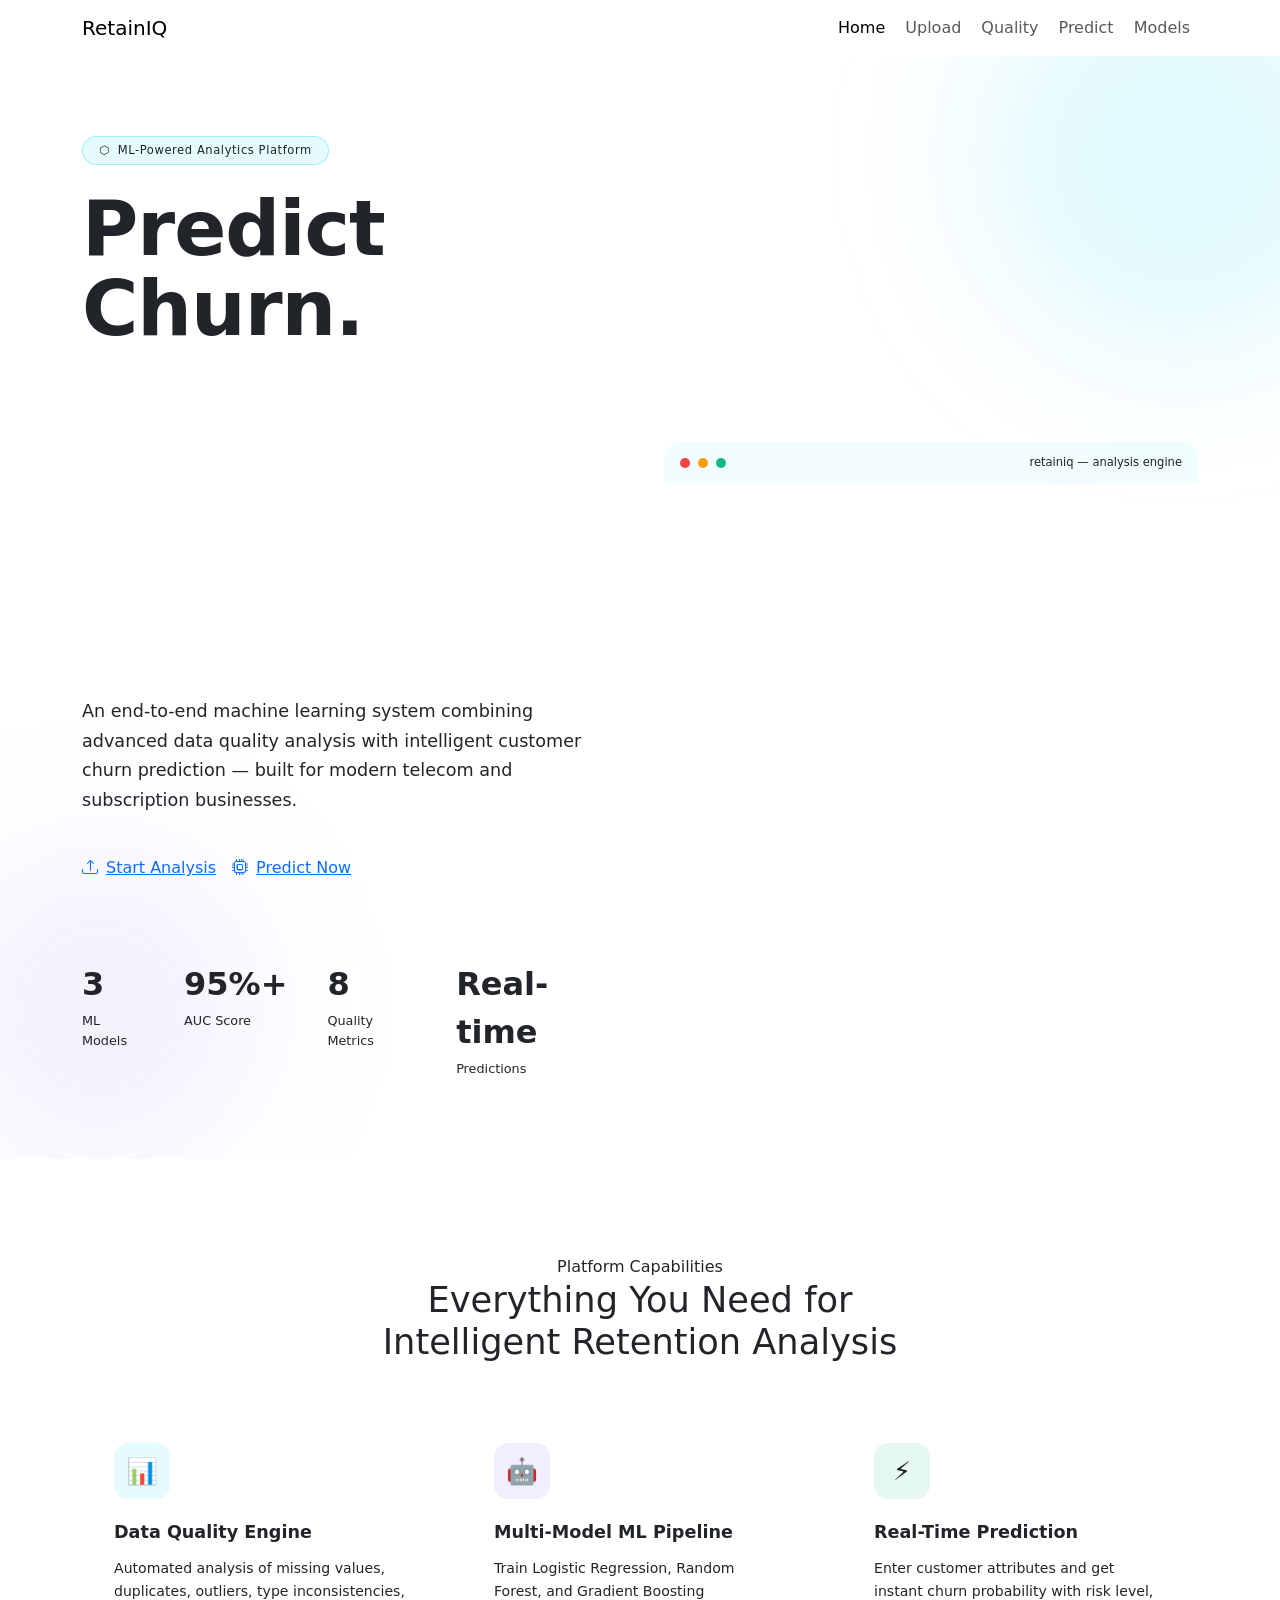
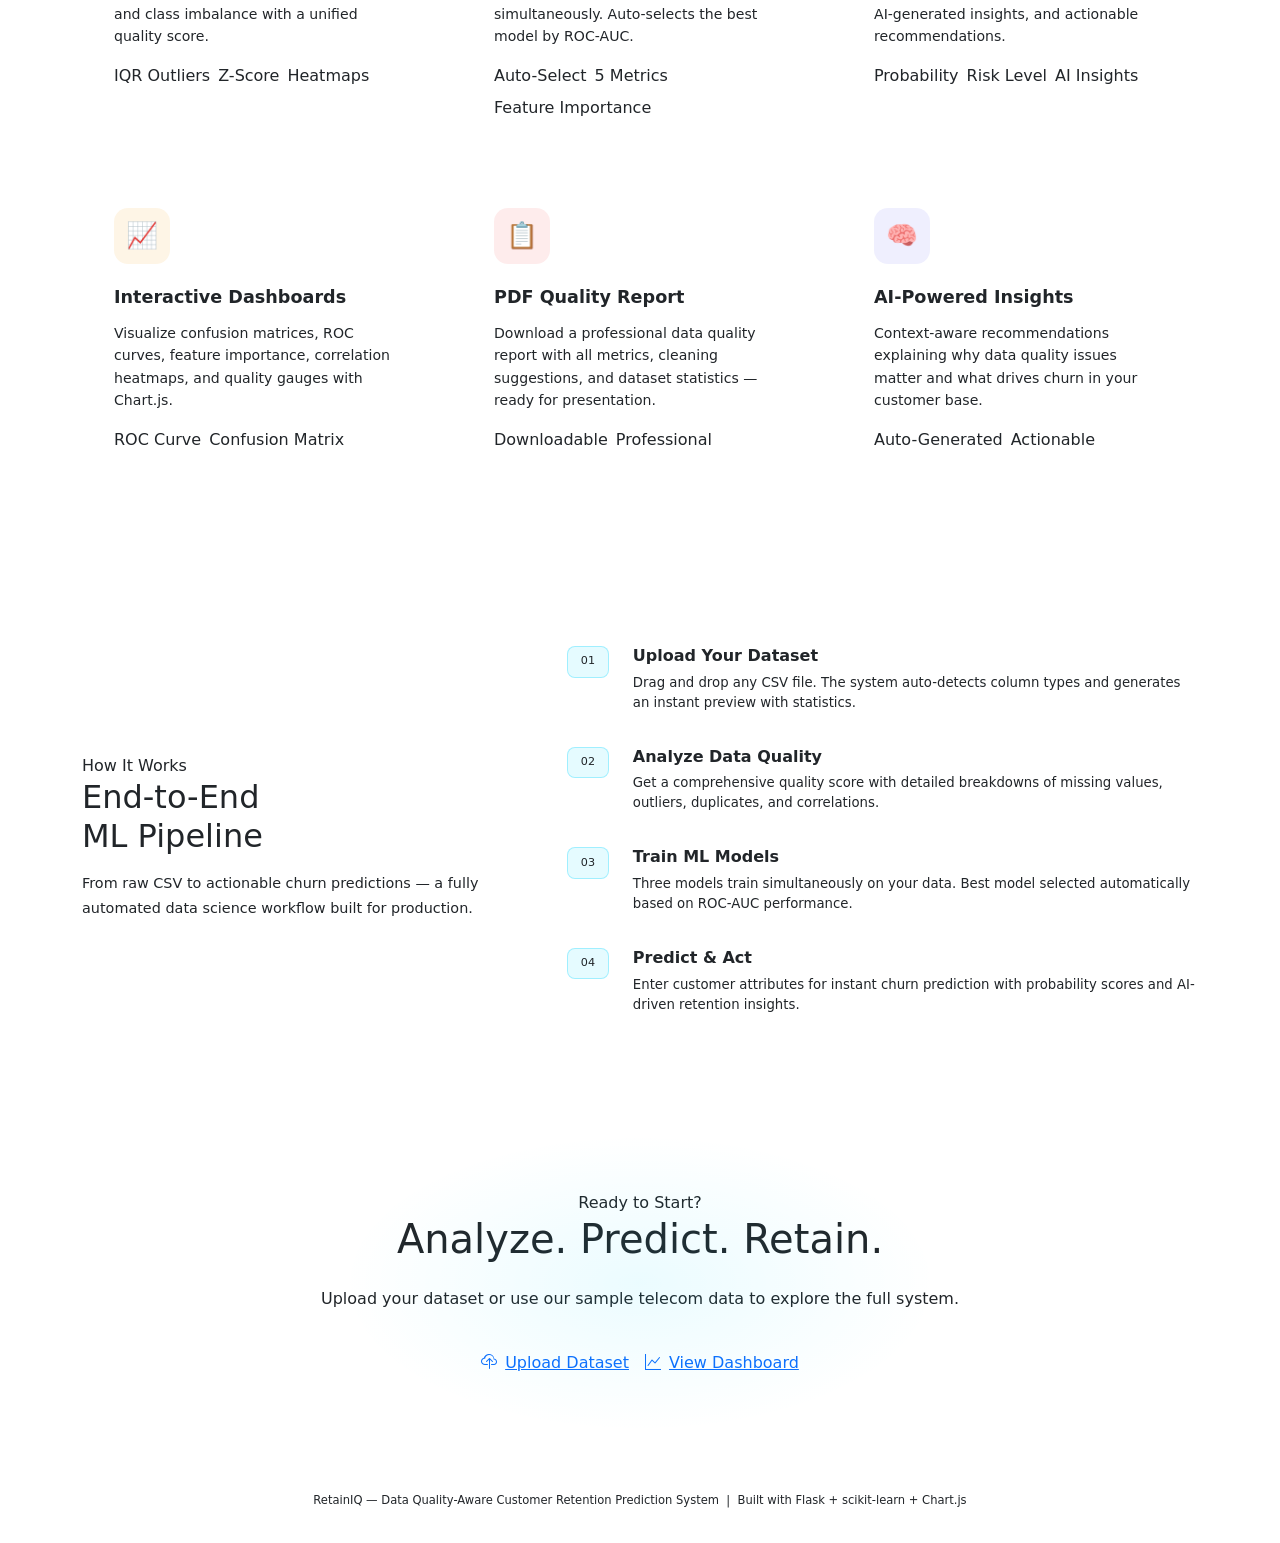
==== frontend/templates/index.html @ 0e545481 "frontend" ====
<!DOCTYPE html>
<html lang="en">
<head>
<meta charset="UTF-8">
<meta name="viewport" content="width=device-width, initial-scale=1.0">
<title>RetainIQ — Data Quality & Churn Prediction System</title>
<link href="https://cdn.jsdelivr.net/npm/bootstrap@5.3.0/dist/css/bootstrap.min.css" rel="stylesheet">
<link href="https://cdn.jsdelivr.net/npm/bootstrap-icons@1.11.0/font/bootstrap-icons.css" rel="stylesheet">
<link rel="stylesheet" href="/static/css/style.css">
<style>
.hero-section {
  min-height: 100vh;
  display: flex;
  align-items: center;
  position: relative;
  overflow: hidden;
  padding: 5rem 0;
}
.hero-orb {
  position: absolute;
  border-radius: 50%;
  filter: blur(80px);
  pointer-events: none;
}
.orb-1 { width: 400px; height: 400px; background: rgba(0,212,255,0.12); top: -100px; right: -100px; animation: float 6s ease-in-out infinite; }
.orb-2 { width: 300px; height: 300px; background: rgba(139,92,246,0.1); bottom: 0; left: -50px; animation: float 8s ease-in-out infinite reverse; }
.hero-tag {
  display: inline-flex; align-items: center; gap: 0.5rem;
  background: rgba(0,212,255,0.1);
  border: 1px solid rgba(0,212,255,0.3);
  border-radius: 100px;
  padding: 0.3rem 1rem;
  font-family: var(--font-mono);
  font-size: 0.72rem;
  color: var(--accent-cyan);
  letter-spacing: 0.05em;
  margin-bottom: 1.5rem;
}
.hero-title {
  font-family: var(--font-display);
  font-size: clamp(2.5rem, 6vw, 5rem);
  font-weight: 800;
  line-height: 1.05;
  letter-spacing: -1px;
  margin-bottom: 1.5rem;
}
.hero-title .highlight {
  background: linear-gradient(135deg, var(--accent-cyan), var(--accent-blue), var(--accent-purple));
  -webkit-background-clip: text;
  -webkit-text-fill-color: transparent;
}
.hero-desc {
  font-size: 1.1rem;
  color: var(--text-secondary);
  line-height: 1.7;
  max-width: 560px;
  margin-bottom: 2.5rem;
}
.hero-stats {
  display: flex; gap: 2.5rem; margin-top: 3rem;
  border-top: 1px solid var(--border);
  padding-top: 2rem;
}
.hero-stat-val {
  font-family: var(--font-display);
  font-size: 2rem;
  font-weight: 800;
  color: var(--accent-cyan);
}
.hero-stat-label { font-size: 0.8rem; color: var(--text-muted); margin-top: 0.2rem; }

/* Terminal card */
.terminal-card {
  background: var(--bg-card);
  border: 1px solid var(--border);
  border-radius: 16px;
  overflow: hidden;
  box-shadow: 0 40px 80px rgba(0,0,0,0.6), var(--glow-cyan);
}
.terminal-bar {
  background: rgba(0,212,255,0.05);
  border-bottom: 1px solid var(--border);
  padding: 0.75rem 1rem;
  display: flex; align-items: center; gap: 0.5rem;
}
.terminal-dot { width: 10px; height: 10px; border-radius: 50%; }
.dot-red { background: #ef4444; }
.dot-yellow { background: #f59e0b; }
.dot-green { background: #10b981; }
.terminal-title { font-family: var(--font-mono); font-size: 0.72rem; color: var(--text-muted); margin-left: auto; }
.terminal-body { padding: 1.5rem; }
.terminal-line {
  font-family: var(--font-mono);
  font-size: 0.78rem;
  margin-bottom: 0.5rem;
  opacity: 0;
  animation: fadeUp 0.4s ease forwards;
}
.t1 { animation-delay: 0.5s; color: var(--text-muted); }
.t2 { animation-delay: 1s; color: var(--accent-cyan); }
.t3 { animation-delay: 1.5s; color: var(--accent-green); }
.t4 { animation-delay: 2s; color: var(--text-secondary); }
.t5 { animation-delay: 2.5s; color: var(--accent-green); }
.t6 { animation-delay: 3s; color: var(--accent-yellow); }
.t7 { animation-delay: 3.5s; color: var(--accent-cyan); }
.t8 { animation-delay: 4s; color: var(--text-secondary); }

/* Features */
.features-section { padding: 6rem 0; }
.feature-card {
  background: var(--bg-card);
  border: 1px solid var(--border);
  border-radius: 16px;
  padding: 2rem;
  height: 100%;
  transition: all 0.3s;
  position: relative;
  overflow: hidden;
}
.feature-card:hover {
  border-color: var(--border-bright);
  transform: translateY(-6px);
  box-shadow: 0 20px 60px rgba(0,0,0,0.4), var(--glow-cyan);
}
.feature-icon-wrap {
  width: 56px; height: 56px;
  border-radius: 14px;
  display: flex; align-items: center; justify-content: center;
  font-size: 1.6rem;
  margin-bottom: 1.25rem;
}
.feature-title {
  font-family: var(--font-display);
  font-size: 1.1rem;
  font-weight: 700;
  margin-bottom: 0.75rem;
}
.feature-desc { font-size: 0.88rem; color: var(--text-secondary); line-height: 1.6; }

/* Pipeline */
.pipeline-step {
  display: flex;
  align-items: flex-start;
  gap: 1.5rem;
  margin-bottom: 2rem;
}
.step-num {
  font-family: var(--font-mono);
  font-size: 0.7rem;
  color: var(--accent-cyan);
  background: rgba(0,212,255,0.1);
  border: 1px solid rgba(0,212,255,0.3);
  border-radius: 8px;
  padding: 0.4rem 0.8rem;
  flex-shrink: 0;
  margin-top: 2px;
}
.step-title {
  font-family: var(--font-display);
  font-weight: 700;
  font-size: 1rem;
  margin-bottom: 0.3rem;
}
.step-desc { font-size: 0.83rem; color: var(--text-secondary); line-height: 1.5; }

/* CTA */
.cta-section {
  padding: 5rem 0;
  text-align: center;
  position: relative;
}
.cta-section::before {
  content: '';
  position: absolute;
  top: 50%; left: 50%;
  width: 600px; height: 300px;
  transform: translate(-50%, -50%);
  background: radial-gradient(ellipse, rgba(0,212,255,0.08), transparent 70%);
  pointer-events: none;
}
</style>
</head>
<body>
<nav class="navbar navbar-expand-lg">
  <div class="container">
    <a class="navbar-brand" href="/">Retain<span>IQ</span></a>
    <button class="navbar-toggler border-0" type="button" data-bs-toggle="collapse" data-bs-target="#navMenu">
      <i class="bi bi-list text-white fs-4"></i>
    </button>
    <div class="collapse navbar-collapse" id="navMenu">
      <ul class="navbar-nav ms-auto gap-1">
        <li class="nav-item"><a class="nav-link active" href="/">Home</a></li>
        <li class="nav-item"><a class="nav-link" href="/upload">Upload</a></li>
        <li class="nav-item"><a class="nav-link" href="/dashboard">Quality</a></li>
        <li class="nav-item"><a class="nav-link" href="/prediction">Predict</a></li>
        <li class="nav-item"><a class="nav-link" href="/performance">Models</a></li>
      </ul>
    </div>
  </div>
</nav>

<!-- Hero -->
<section class="hero-section">
  <div class="hero-orb orb-1"></div>
  <div class="hero-orb orb-2"></div>
  <div class="container position-relative">
    <div class="row align-items-center g-5">
      <div class="col-lg-6 anim-up">
        <div class="hero-tag"><span>⬡</span> ML-Powered Analytics Platform</div>
        <h1 class="hero-title">
          Predict Churn.<br>
          <span class="highlight">Retain More.<br>Data-Driven.</span>
        </h1>
        <p class="hero-desc">
          An end-to-end machine learning system combining advanced data quality analysis with intelligent customer churn prediction — built for modern telecom and subscription businesses.
        </p>
        <div class="d-flex flex-wrap gap-3">
          <a href="/upload" class="btn-cyber-fill">
            <i class="bi bi-upload me-2"></i>Start Analysis
          </a>
          <a href="/prediction" class="btn-cyber">
            <i class="bi bi-cpu me-2"></i>Predict Now
          </a>
        </div>
        <div class="hero-stats">
          <div>
            <div class="hero-stat-val">3</div>
            <div class="hero-stat-label">ML Models</div>
          </div>
          <div>
            <div class="hero-stat-val">95%+</div>
            <div class="hero-stat-label">AUC Score</div>
          </div>
          <div>
            <div class="hero-stat-val">8</div>
            <div class="hero-stat-label">Quality Metrics</div>
          </div>
          <div>
            <div class="hero-stat-val">Real-time</div>
            <div class="hero-stat-label">Predictions</div>
          </div>
        </div>
      </div>
      <div class="col-lg-6 anim-up-2">
        <div class="terminal-card">
          <div class="terminal-bar">
            <div class="terminal-dot dot-red"></div>
            <div class="terminal-dot dot-yellow"></div>
            <div class="terminal-dot dot-green"></div>
            <span class="terminal-title">retainiq — analysis engine</span>
          </div>
          <div class="terminal-body">
            <div class="terminal-line t1">$ python analyze.py --dataset telecom_churn.csv</div>
            <div class="terminal-line t2">→ Loading dataset: 1005 rows × 21 columns</div>
            <div class="terminal-line t3">✓ Data quality score computed: 84.2 / 100</div>
            <div class="terminal-line t4">→ Missing values: 2.98%  |  Duplicates: 0.5%</div>
            <div class="terminal-line t4">→ Outliers detected: 14 (IQR method)</div>
            <div class="terminal-line t5">✓ Models trained: LR | RF | GradBoost</div>
            <div class="terminal-line t6">⚡ Best model: Random Forest</div>
            <div class="terminal-line t7">→ ROC-AUC: 0.9312  |  F1: 0.8847</div>
            <div class="terminal-line t8">✓ Prediction engine ready. Awaiting input...</div>
          </div>
        </div>
      </div>
    </div>
  </div>
</section>

<!-- Features -->
<section class="features-section">
  <div class="container">
    <div class="text-center mb-5 anim-up">
      <div class="section-subtitle">Platform Capabilities</div>
      <h2 class="section-title" style="font-size:2.2rem;">Everything You Need for<br><span style="color:var(--accent-cyan)">Intelligent Retention Analysis</span></h2>
    </div>
    <div class="row g-4">
      <div class="col-md-4 anim-up-1">
        <div class="feature-card">
          <div class="feature-icon-wrap" style="background:rgba(0,212,255,0.1)">📊</div>
          <div class="feature-title">Data Quality Engine</div>
          <div class="feature-desc">Automated analysis of missing values, duplicates, outliers, type inconsistencies, and class imbalance with a unified quality score.</div>
          <div class="mt-3 d-flex flex-wrap gap-2">
            <span class="tag tag-cyan">IQR Outliers</span>
            <span class="tag tag-cyan">Z-Score</span>
            <span class="tag tag-cyan">Heatmaps</span>
          </div>
        </div>
      </div>
      <div class="col-md-4 anim-up-2">
        <div class="feature-card">
          <div class="feature-icon-wrap" style="background:rgba(139,92,246,0.1)">🤖</div>
          <div class="feature-title">Multi-Model ML Pipeline</div>
          <div class="feature-desc">Train Logistic Regression, Random Forest, and Gradient Boosting simultaneously. Auto-selects the best model by ROC-AUC.</div>
          <div class="mt-3 d-flex flex-wrap gap-2">
            <span class="tag tag-cyan">Auto-Select</span>
            <span class="tag tag-cyan">5 Metrics</span>
            <span class="tag tag-cyan">Feature Importance</span>
          </div>
        </div>
      </div>
      <div class="col-md-4 anim-up-3">
        <div class="feature-card">
          <div class="feature-icon-wrap" style="background:rgba(16,185,129,0.1)">⚡</div>
          <div class="feature-title">Real-Time Prediction</div>
          <div class="feature-desc">Enter customer attributes and get instant churn probability with risk level, AI-generated insights, and actionable recommendations.</div>
          <div class="mt-3 d-flex flex-wrap gap-2">
            <span class="tag tag-green">Probability</span>
            <span class="tag tag-green">Risk Level</span>
            <span class="tag tag-green">AI Insights</span>
          </div>
        </div>
      </div>
      <div class="col-md-4 anim-up-1">
        <div class="feature-card">
          <div class="feature-icon-wrap" style="background:rgba(245,158,11,0.1)">📈</div>
          <div class="feature-title">Interactive Dashboards</div>
          <div class="feature-desc">Visualize confusion matrices, ROC curves, feature importance, correlation heatmaps, and quality gauges with Chart.js.</div>
          <div class="mt-3 d-flex flex-wrap gap-2">
            <span class="tag tag-yellow">ROC Curve</span>
            <span class="tag tag-yellow">Confusion Matrix</span>
          </div>
        </div>
      </div>
      <div class="col-md-4 anim-up-2">
        <div class="feature-card">
          <div class="feature-icon-wrap" style="background:rgba(239,68,68,0.1)">📋</div>
          <div class="feature-title">PDF Quality Report</div>
          <div class="feature-desc">Download a professional data quality report with all metrics, cleaning suggestions, and dataset statistics — ready for presentation.</div>
          <div class="mt-3 d-flex flex-wrap gap-2">
            <span class="tag tag-red">Downloadable</span>
            <span class="tag tag-red">Professional</span>
          </div>
        </div>
      </div>
      <div class="col-md-4 anim-up-3">
        <div class="feature-card">
          <div class="feature-icon-wrap" style="background:rgba(99,102,241,0.1)">🧠</div>
          <div class="feature-title">AI-Powered Insights</div>
          <div class="feature-desc">Context-aware recommendations explaining why data quality issues matter and what drives churn in your customer base.</div>
          <div class="mt-3 d-flex flex-wrap gap-2">
            <span class="tag tag-cyan">Auto-Generated</span>
            <span class="tag tag-cyan">Actionable</span>
          </div>
        </div>
      </div>
    </div>
  </div>
</section>

<!-- Pipeline -->
<section style="padding:4rem 0; border-top: 1px solid var(--border);">
  <div class="container">
    <div class="row g-5 align-items-center">
      <div class="col-lg-5">
        <div class="section-subtitle">How It Works</div>
        <h2 class="section-title">End-to-End<br><span style="color:var(--accent-cyan)">ML Pipeline</span></h2>
        <p class="mt-3" style="color:var(--text-secondary);font-size:0.9rem;line-height:1.7;">From raw CSV to actionable churn predictions — a fully automated data science workflow built for production.</p>
      </div>
      <div class="col-lg-7">
        <div class="pipeline-step anim-up-1">
          <div class="step-num">01</div>
          <div><div class="step-title">Upload Your Dataset</div><div class="step-desc">Drag and drop any CSV file. The system auto-detects column types and generates an instant preview with statistics.</div></div>
        </div>
        <div class="pipeline-step anim-up-2">
          <div class="step-num">02</div>
          <div><div class="step-title">Analyze Data Quality</div><div class="step-desc">Get a comprehensive quality score with detailed breakdowns of missing values, outliers, duplicates, and correlations.</div></div>
        </div>
        <div class="pipeline-step anim-up-3">
          <div class="step-num">03</div>
          <div><div class="step-title">Train ML Models</div><div class="step-desc">Three models train simultaneously on your data. Best model selected automatically based on ROC-AUC performance.</div></div>
        </div>
        <div class="pipeline-step anim-up-4">
          <div class="step-num">04</div>
          <div><div class="step-title">Predict & Act</div><div class="step-desc">Enter customer attributes for instant churn prediction with probability scores and AI-driven retention insights.</div></div>
        </div>
      </div>
    </div>
  </div>
</section>

<!-- CTA -->
<section class="cta-section">
  <div class="container">
    <div class="section-subtitle">Ready to Start?</div>
    <h2 class="section-title" style="font-size:2.5rem;margin-bottom:1.5rem;">
      Analyze. Predict. <span style="color:var(--accent-cyan)">Retain.</span>
    </h2>
    <p style="color:var(--text-secondary);margin-bottom:2.5rem;font-size:1rem;">
      Upload your dataset or use our sample telecom data to explore the full system.
    </p>
    <div class="d-flex justify-content-center gap-3 flex-wrap">
      <a href="/upload" class="btn-cyber-fill">
        <i class="bi bi-cloud-upload me-2"></i>Upload Dataset
      </a>
      <a href="/dashboard" class="btn-cyber">
        <i class="bi bi-graph-up me-2"></i>View Dashboard
      </a>
    </div>
  </div>
</section>

<!-- Footer -->
<footer style="border-top:1px solid var(--border); padding:2rem 0; text-align:center;">
  <div class="container">
    <span style="font-family:var(--font-mono);font-size:0.72rem;color:var(--text-muted);">
      RetainIQ — Data Quality-Aware Customer Retention Prediction System &nbsp;|&nbsp; Built with Flask + scikit-learn + Chart.js
    </span>
  </div>
</footer>

<script src="https://cdn.jsdelivr.net/npm/bootstrap@5.3.0/dist/js/bootstrap.bundle.min.js"></script>
</body>
</html>
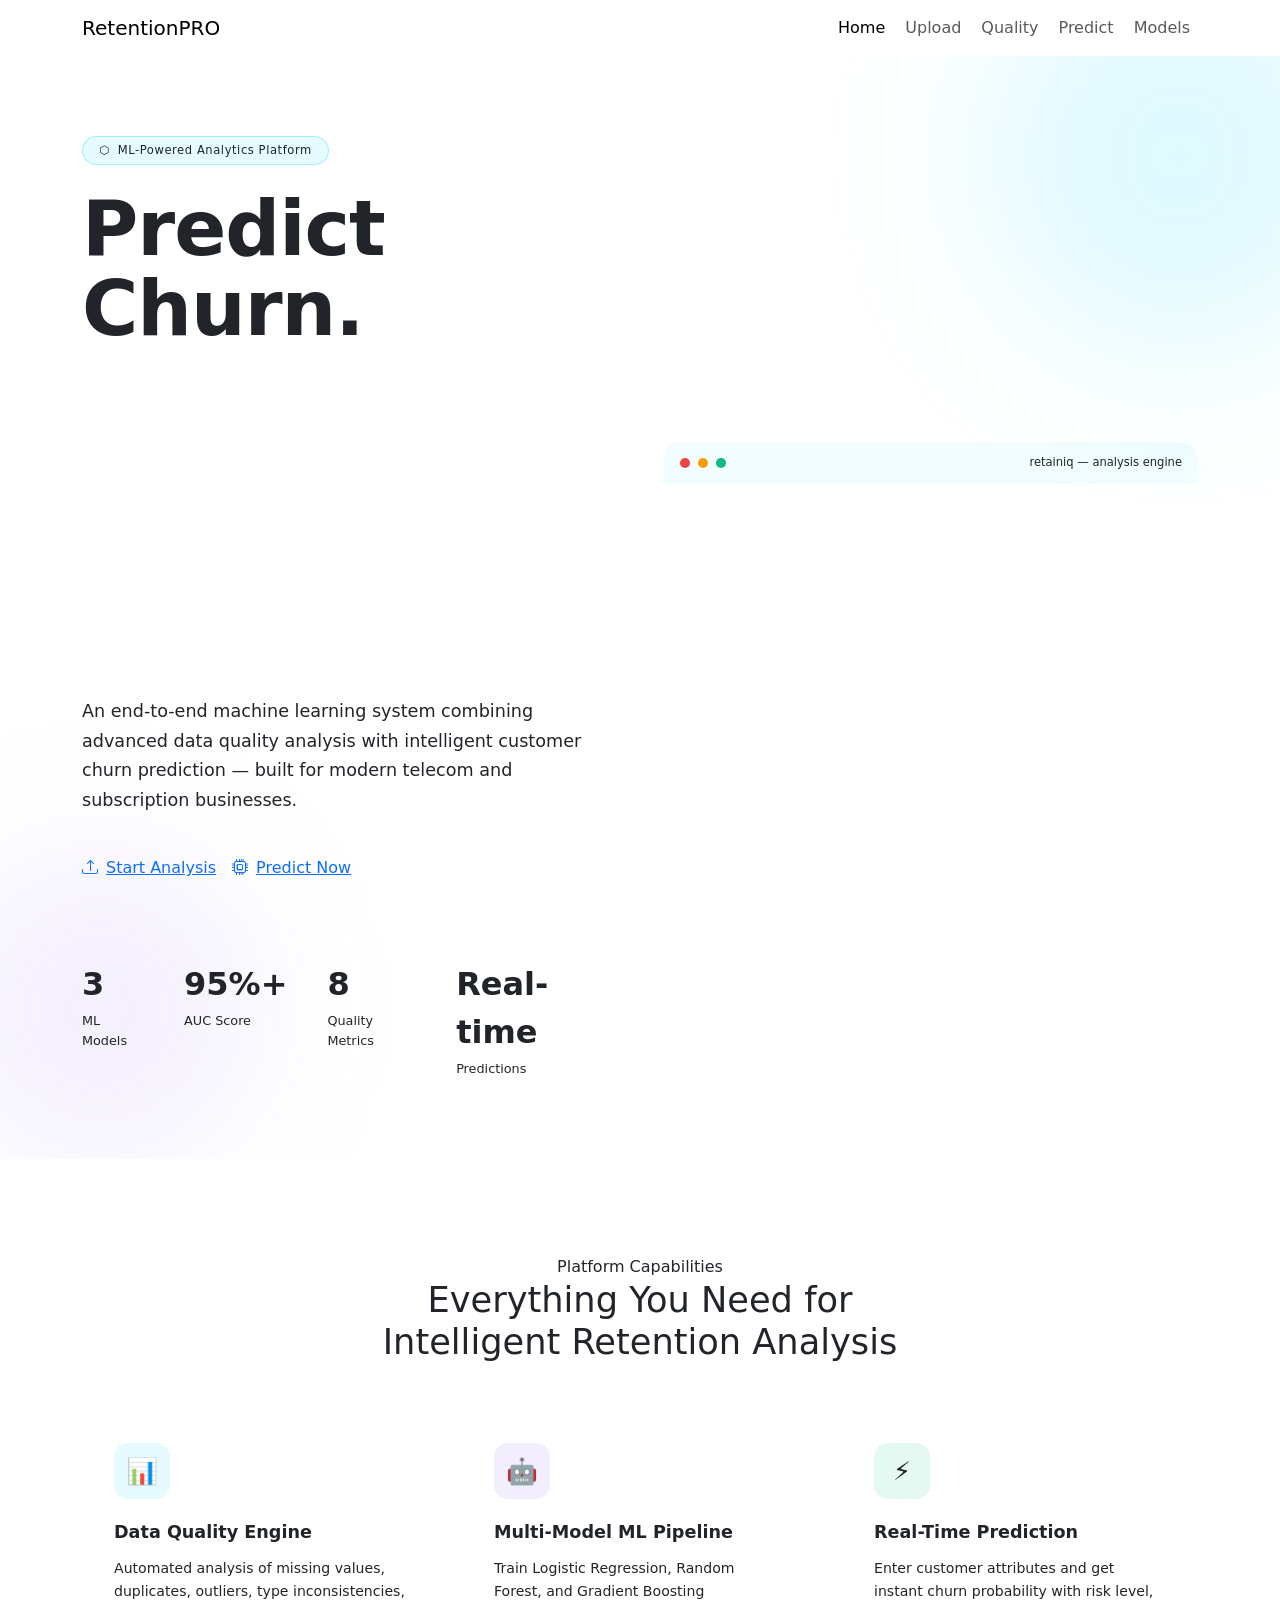
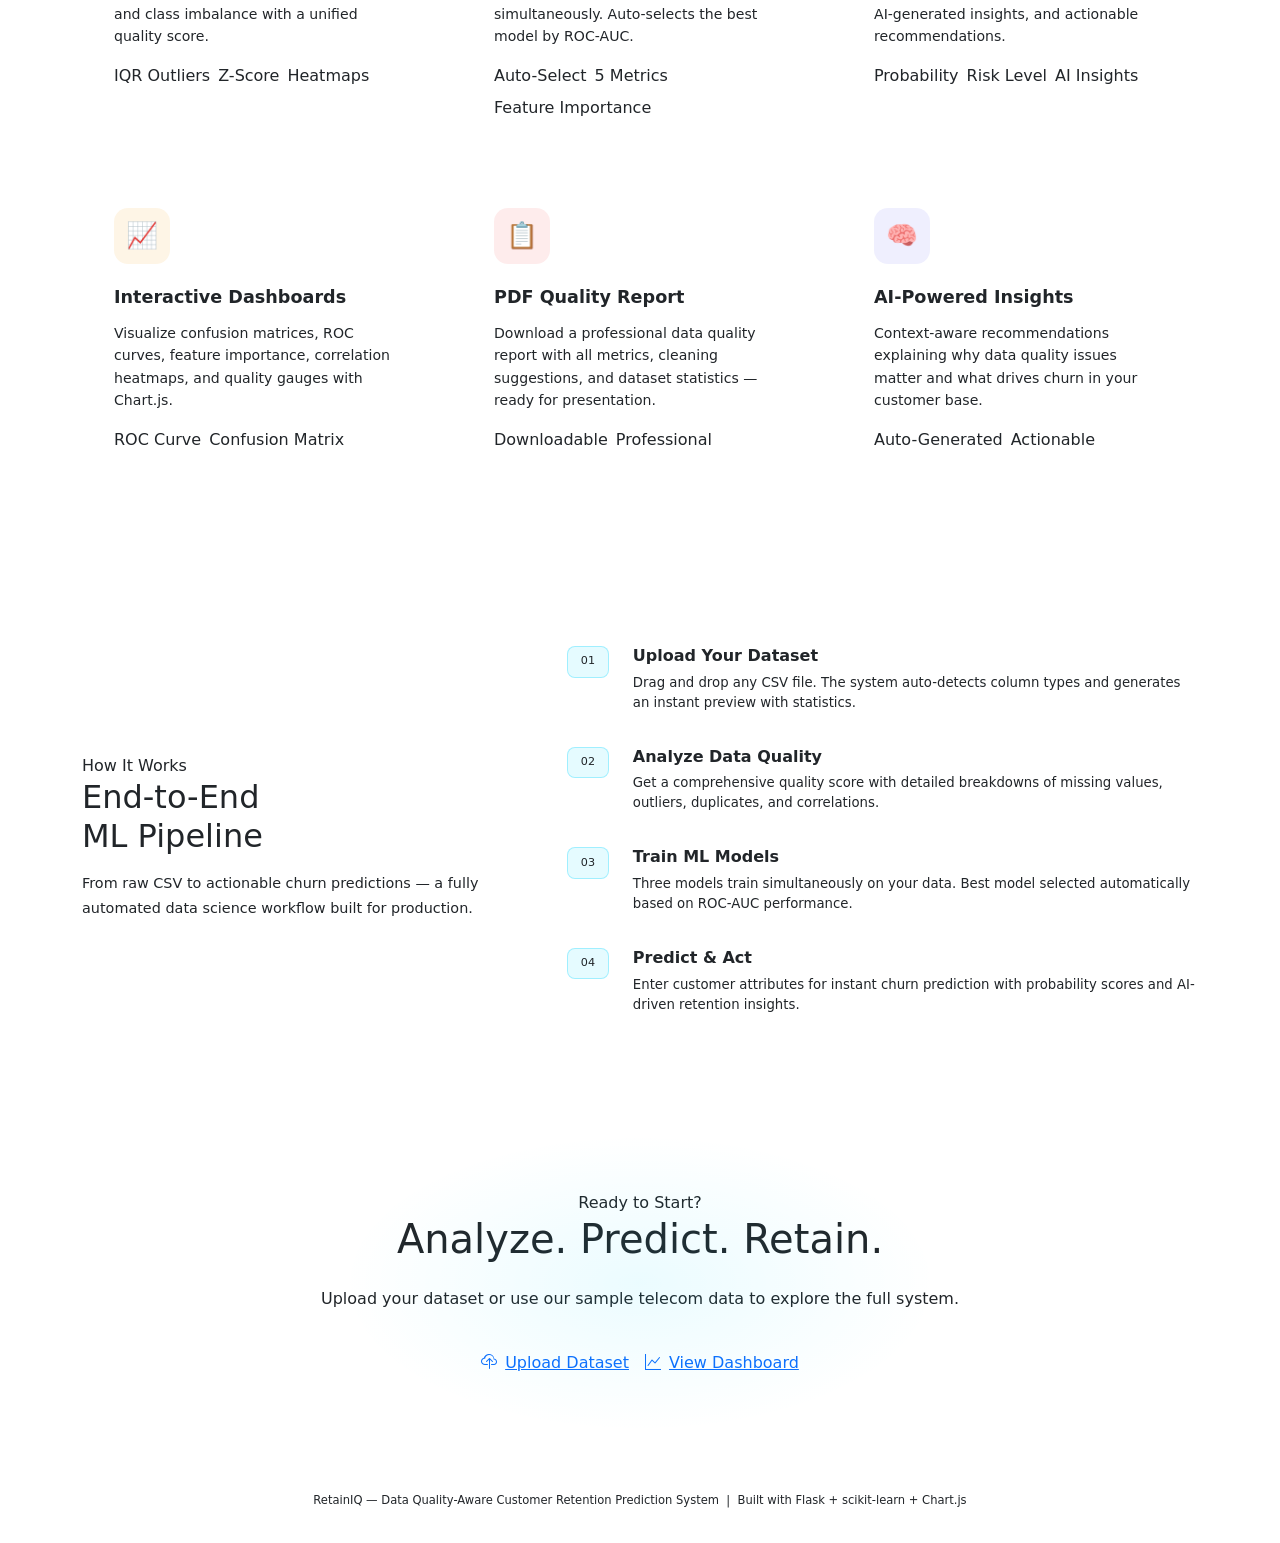
==== commit e2c392f7: "title changed" ====
--- a/frontend/templates/index.html
+++ b/frontend/templates/index.html
@@ -3,7 +3,7 @@
 <head>
 <meta charset="UTF-8">
 <meta name="viewport" content="width=device-width, initial-scale=1.0">
-<title>RetainIQ — Data Quality & Churn Prediction System</title>
+<title>Retention PRO — Data Quality & Churn Prediction System</title>
 <link href="https://cdn.jsdelivr.net/npm/bootstrap@5.3.0/dist/css/bootstrap.min.css" rel="stylesheet">
 <link href="https://cdn.jsdelivr.net/npm/bootstrap-icons@1.11.0/font/bootstrap-icons.css" rel="stylesheet">
 <link rel="stylesheet" href="/static/css/style.css">
@@ -183,7 +183,7 @@
 <body>
 <nav class="navbar navbar-expand-lg">
   <div class="container">
-    <a class="navbar-brand" href="/">Retain<span>IQ</span></a>
+    <a class="navbar-brand" href="/">Retention<span>PRO</span></a>
     <button class="navbar-toggler border-0" type="button" data-bs-toggle="collapse" data-bs-target="#navMenu">
       <i class="bi bi-list text-white fs-4"></i>
     </button>
